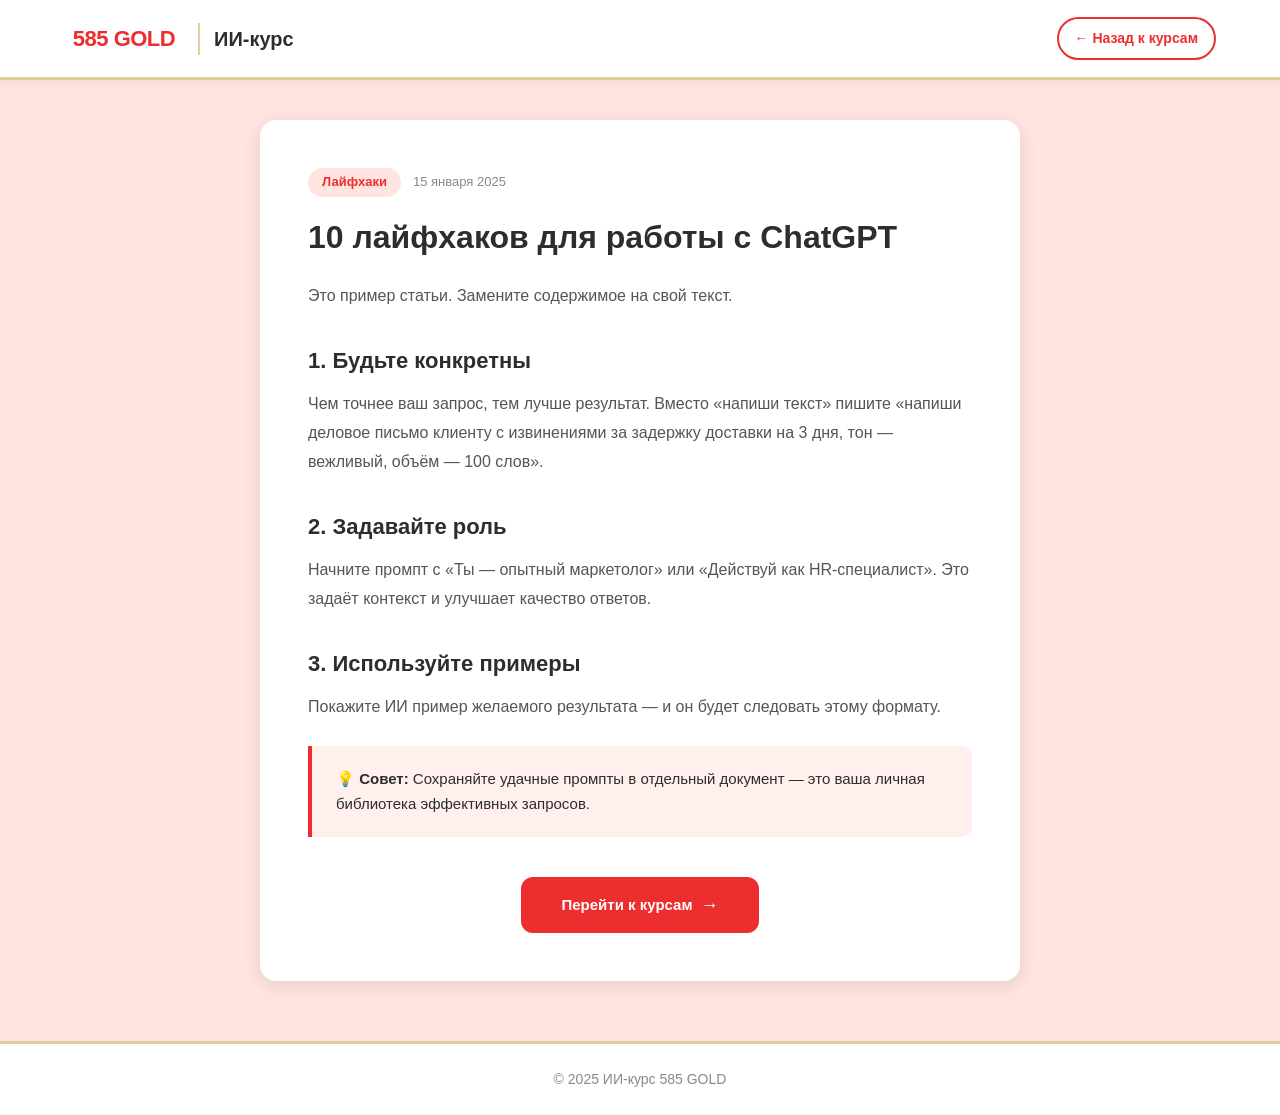
==== articles/sample-article.html @ 1e8fe243 "Add files via upload" ====
<!DOCTYPE html>
<html lang="ru">
<head>
    <meta charset="UTF-8">
    <meta name="viewport" content="width=device-width, initial-scale=1.0">
    <title>10 лайфхаков для работы с ChatGPT — ИИ-курс 585 GOLD</title>
    <link rel="stylesheet" href="../style.css">
</head>
<body>

    <header class="header">
        <div class="header-inner">
            <a href="../index.html" class="logo-link">
                <div class="logo-placeholder">
                    <span class="logo-text-fallback">585 GOLD</span>
                </div>
                <span class="portal-title">ИИ-курс</span>
            </a>
            <a href="../index.html" class="back-link">← Назад к курсам</a>
        </div>
    </header>

    <main class="article-page">
        <div class="article-container">
            <div class="article-meta">
                <span class="article-tag">Лайфхаки</span>
                <span class="article-date">15 января 2025</span>
            </div>
            <h1>10 лайфхаков для работы с ChatGPT</h1>

            <p>Это пример статьи. Замените содержимое на свой текст.</p>

            <h2>1. Будьте конкретны</h2>
            <p>Чем точнее ваш запрос, тем лучше результат. Вместо «напиши текст» пишите «напиши деловое письмо клиенту с извинениями за задержку доставки на 3 дня, тон — вежливый, объём — 100 слов».</p>

            <h2>2. Задавайте роль</h2>
            <p>Начните промпт с «Ты — опытный маркетолог» или «Действуй как HR-специалист». Это задаёт контекст и улучшает качество ответов.</p>

            <h2>3. Используйте примеры</h2>
            <p>Покажите ИИ пример желаемого результата — и он будет следовать этому формату.</p>

            <blockquote>
                💡 <strong>Совет:</strong> Сохраняйте удачные промпты в отдельный документ — это ваша личная библиотека эффективных запросов.
            </blockquote>

            <div class="article-cta">
                <a href="../index.html" class="btn-primary">Перейти к курсам</a>
            </div>
        </div>
    </main>

    <footer class="footer">
        <div class="footer-inner">
            <p>© 2025 ИИ-курс 585 GOLD</p>
        </div>
    </footer>

</body>
</html>
---- style.css ----
:root {
    --accent: #ED2E2E;
    --accent-hover: #d42525;
    --bg-pink: #FFE4E0;
    --bg-pink-light: #FFF0EE;
    --gold: #DED09E;
    --gold-dark: #C4B778;
    --white: #FFFFFF;
    --text-dark: #2D2D2D;
    --text-medium: #555555;
    --text-light: #888888;
    --shadow-sm: 0 2px 8px rgba(0,0,0,0.06);
    --shadow-md: 0 4px 20px rgba(0,0,0,0.1);
    --shadow-lg: 0 8px 40px rgba(0,0,0,0.12);
    --radius: 16px;
    --radius-sm: 10px;
    --transition: 0.3s cubic-bezier(0.25, 0.46, 0.45, 0.94);
}

*, *::before, *::after { margin: 0; padding: 0; box-sizing: border-box; }
html { scroll-behavior: smooth; }

body {
    font-family: 'Segoe UI', -apple-system, BlinkMacSystemFont, 'Roboto', 'Helvetica Neue', Arial, sans-serif;
    background-color: var(--bg-pink);
    color: var(--text-dark);
    line-height: 1.6;
    min-height: 100vh;
}

/* === ШАПКА === */
.header {
    background: var(--white);
    border-bottom: 3px solid var(--gold);
    position: sticky;
    top: 0;
    z-index: 100;
    box-shadow: var(--shadow-sm);
}
.header-inner {
    max-width: 1200px;
    margin: 0 auto;
    padding: 16px 24px;
    display: flex;
    align-items: center;
    justify-content: space-between;
}
.logo-link {
    display: flex;
    align-items: center;
    gap: 14px;
    text-decoration: none;
    color: var(--text-dark);
}
.logo-placeholder {
    width: 120px;
    height: 45px;
    display: flex;
    align-items: center;
    justify-content: center;
}
.logo-img { max-width: 120px; max-height: 45px; object-fit: contain; }
.logo-text-fallback { font-size: 22px; font-weight: 800; color: var(--accent); letter-spacing: -0.5px; }
.portal-title {
    font-size: 20px;
    font-weight: 700;
    color: var(--text-dark);
    border-left: 2px solid var(--gold);
    padding-left: 14px;
}
.header-nav { display: flex; gap: 8px; }
.nav-btn {
    padding: 8px 20px;
    border-radius: 25px;
    text-decoration: none;
    font-size: 14px;
    font-weight: 600;
    transition: var(--transition);
    border: 2px solid transparent;
}
.nav-btn-courses { background: var(--accent); color: var(--white); }
.nav-btn-courses:hover { background: var(--accent-hover); }
.nav-btn-articles { background: transparent; color: var(--text-dark); border-color: var(--gold); }
.nav-btn-articles:hover { background: var(--gold); color: var(--text-dark); }
.back-link {
    color: var(--accent);
    text-decoration: none;
    font-weight: 600;
    font-size: 14px;
    transition: var(--transition);
    padding: 8px 16px;
    border-radius: 25px;
    border: 2px solid var(--accent);
}
.back-link:hover { background: var(--accent); color: var(--white); }

/* === ГЕРОЙ === */
.hero {
    text-align: center;
    padding: 60px 24px 40px;
    max-width: 800px;
    margin: 0 auto;
}
.hero h1 { font-size: 42px; font-weight: 800; color: var(--text-dark); margin-bottom: 16px; line-height: 1.2; }
.hero h1 .accent { color: var(--accent); }
.hero p { font-size: 18px; color: var(--text-medium); max-width: 600px; margin: 0 auto; line-height: 1.7; }

/* === СЕКЦИИ === */
.section { max-width: 1200px; margin: 0 auto; padding: 0 24px 60px; }
.section-header { display: flex; align-items: center; justify-content: space-between; margin-bottom: 32px; }
.section-title {
    font-size: 28px;
    font-weight: 700;
    color: var(--text-dark);
    display: flex;
    align-items: center;
    gap: 10px;
}
.section-title::before {
    content: '';
    display: inline-block;
    width: 4px;
    height: 28px;
    background: var(--accent);
    border-radius: 2px;
}
.section-badge {
    background: var(--gold);
    color: var(--text-dark);
    padding: 4px 14px;
    border-radius: 20px;
    font-size: 14px;
    font-weight: 600;
}

/* === ПОИСК === */
.search-bar { margin-bottom: 32px; }
.search-input {
    width: 100%;
    max-width: 500px;
    padding: 14px 20px 14px 48px;
    border: 2px solid var(--gold);
    border-radius: 30px;
    font-size: 15px;
    background: var(--white);
    color: var(--text-dark);
    outline: none;
    transition: var(--transition);
    background-image: url("data:image/svg+xml,%3Csvg xmlns='http://www.w3.org/2000/svg' width='20' height='20' viewBox='0 0 24 24' fill='none' stroke='%23888' stroke-width='2' stroke-linecap='round' stroke-linejoin='round'%3E%3Ccircle cx='11' cy='11' r='8'%3E%3C/circle%3E%3Cline x1='21' y1='21' x2='16.65' y2='16.65'%3E%3C/line%3E%3C/svg%3E");
    background-repeat: no-repeat;
    background-position: 16px center;
}
.search-input:focus { border-color: var(--accent); box-shadow: 0 0 0 4px rgba(237, 46, 46, 0.1); }
.search-input::placeholder { color: var(--text-light); }

/* === ФИЛЬТРЫ === */
.filter-buttons { display: flex; flex-wrap: wrap; gap: 8px; margin-bottom: 24px; }
.filter-btn {
    padding: 8px 18px;
    border-radius: 25px;
    border: 2px solid var(--gold);
    background: var(--white);
    color: var(--text-dark);
    font-size: 13px;
    font-weight: 600;
    cursor: pointer;
    transition: var(--transition);
}
.filter-btn:hover { background: var(--bg-pink-light); }
.filter-btn.active { background: var(--accent); color: var(--white); border-color: var(--accent); }

/* === СЕТКА КУРСОВ === */
.courses-grid {
    display: grid;
    grid-template-columns: repeat(auto-fill, minmax(350px, 1fr));
    gap: 24px;
}

/* === КАРТОЧКА КУРСА === */
.course-card {
    background: var(--white);
    border-radius: var(--radius);
    overflow: hidden;
    transition: var(--transition);
    box-shadow: var(--shadow-sm);
    display: flex;
    flex-direction: column;
    border: 1px solid rgba(222, 208, 158, 0.3);
    position: relative;
}
.course-card:hover { transform: translateY(-4px); box-shadow: var(--shadow-lg); }
.course-card::before {
    content: '';
    position: absolute;
    top: 0; left: 0; right: 0;
    height: 4px;
    background: linear-gradient(90deg, var(--accent), var(--gold));
}
.card-header { padding: 28px 28px 0; display: flex; align-items: flex-start; gap: 16px; }
.card-emoji { font-size: 40px; line-height: 1; flex-shrink: 0; }
.card-block-label {
    display: inline-block;
    background: var(--bg-pink);
    color: var(--accent);
    padding: 4px 12px;
    border-radius: 20px;
    font-size: 12px;
    font-weight: 700;
    text-transform: uppercase;
    letter-spacing: 0.5px;
    margin-bottom: 8px;
}
.card-title { font-size: 17px; font-weight: 700; color: var(--text-dark); line-height: 1.4; }
.card-body { padding: 16px 28px 0; flex-grow: 1; }
.card-description {
    font-size: 14px;
    color: var(--text-medium);
    line-height: 1.6;
    display: -webkit-box;
    -webkit-line-clamp: 4;
    line-clamp: 4;
    -webkit-box-orient: vertical;
    overflow: hidden;
}
.card-category {
    display: inline-block;
    margin-top: 12px;
    background: rgba(222, 208, 158, 0.3);
    color: var(--gold-dark);
    padding: 3px 10px;
    border-radius: 12px;
    font-size: 12px;
    font-weight: 600;
}
.card-footer { padding: 20px 28px 28px; }

/* === КНОПКА === */
.btn-primary {
    display: inline-flex;
    align-items: center;
    justify-content: center;
    gap: 8px;
    width: 100%;
    padding: 14px 24px;
    background: var(--accent);
    color: var(--white);
    text-decoration: none;
    border-radius: 12px;
    font-size: 15px;
    font-weight: 700;
    transition: var(--transition);
    border: none;
    cursor: pointer;
}
.btn-primary:hover { background: var(--accent-hover); transform: scale(1.02); }
.btn-primary::after { content: '→'; font-size: 18px; transition: var(--transition); }
.btn-primary:hover::after { transform: translateX(4px); }

/* === ПРОГРЕСС === */
.progress-track { padding: 0 28px 8px; }
.progress-bar-bg { height: 6px; background: var(--bg-pink); border-radius: 3px; overflow: hidden; }
.progress-bar-fill { height: 100%; background: linear-gradient(90deg, var(--accent), var(--gold)); border-radius: 3px; }

/* === СТАТЬИ === */
.articles-grid { display: grid; grid-template-columns: repeat(auto-fill, minmax(320px, 1fr)); gap: 20px; }
.article-card {
    background: var(--white);
    border-radius: var(--radius-sm);
    padding: 24px;
    transition: var(--transition);
    box-shadow: var(--shadow-sm);
    border-left: 4px solid var(--gold);
    text-decoration: none;
    color: inherit;
    display: block;
}
.article-card:hover { transform: translateY(-2px); box-shadow: var(--shadow-md); border-left-color: var(--accent); }
.article-card-meta { display: flex; align-items: center; gap: 10px; margin-bottom: 10px; }
.article-card-tag { background: var(--bg-pink); color: var(--accent); padding: 3px 10px; border-radius: 12px; font-size: 12px; font-weight: 600; }
.article-card-date { color: var(--text-light); font-size: 12px; }
.article-card-title { font-size: 16px; font-weight: 700; color: var(--text-dark); margin-bottom: 8px; }
.article-card-desc { font-size: 14px; color: var(--text-medium); line-height: 1.5; }

/* === ПУСТОЕ СОСТОЯНИЕ === */
.empty-state { text-align: center; padding: 60px 20px; color: var(--text-light); }
.empty-state-icon { font-size: 48px; margin-bottom: 16px; }
.empty-state p { font-size: 16px; }
.hidden { display: none; }

/* === СТРАНИЦА СТАТЬИ === */
.article-page { padding: 40px 24px 60px; }
.article-container {
    max-width: 760px;
    margin: 0 auto;
    background: var(--white);
    border-radius: var(--radius);
    padding: 48px;
    box-shadow: var(--shadow-md);
}
.article-meta { display: flex; align-items: center; gap: 12px; margin-bottom: 20px; }
.article-tag { background: var(--bg-pink); color: var(--accent); padding: 4px 14px; border-radius: 20px; font-size: 13px; font-weight: 600; }
.article-date { color: var(--text-light); font-size: 13px; }
.article-container h1 { font-size: 32px; font-weight: 800; color: var(--text-dark); margin-bottom: 24px; line-height: 1.3; }
.article-container h2 { font-size: 22px; font-weight: 700; color: var(--text-dark); margin-top: 32px; margin-bottom: 12px; }
.article-container p { font-size: 16px; color: var(--text-medium); line-height: 1.8; margin-bottom: 16px; }
.article-container blockquote {
    background: var(--bg-pink-light);
    border-left: 4px solid var(--accent);
    padding: 20px 24px;
    border-radius: 0 var(--radius-sm) var(--radius-sm) 0;
    margin: 24px 0;
    font-size: 15px;
    line-height: 1.7;
}
.article-cta { margin-top: 40px; text-align: center; }
.article-cta .btn-primary { width: auto; padding: 14px 40px; }

/* === ФУТЕР === */
.footer { background: var(--white); border-top: 3px solid var(--gold); padding: 24px; text-align: center; }
.footer-inner { max-width: 1200px; margin: 0 auto; }
.footer p { color: var(--text-light); font-size: 14px; }

/* === АНИМАЦИИ === */
@keyframes fadeInUp {
    from { opacity: 0; transform: translateY(20px); }
    to { opacity: 1; transform: translateY(0); }
}
.course-card, .article-card { animation: fadeInUp 0.5s ease forwards; opacity: 0; }
.course-card:nth-child(1) { animation-delay: 0.05s; }
.course-card:nth-child(2) { animation-delay: 0.1s; }
.course-card:nth-child(3) { animation-delay: 0.15s; }
.course-card:nth-child(4) { animation-delay: 0.2s; }
.course-card:nth-child(5) { animation-delay: 0.25s; }
.course-card:nth-child(6) { animation-delay: 0.3s; }

/* === АДАПТИВ === */
@media (max-width: 768px) {
    .header-inner { flex-direction: column; gap: 12px; }
    .header-nav { width: 100%; justify-content: center; }
    .hero { padding: 40px 20px 30px; }
    .hero h1 { font-size: 28px; }
    .hero p { font-size: 16px; }
    .section-header { flex-direction: column; align-items: flex-start; gap: 8px; }
    .courses-grid { grid-template-columns: 1fr; }
    .articles-grid { grid-template-columns: 1fr; }
    .search-input { max-width: 100%; }
    .article-container { padding: 24px; }
    .article-container h1 { font-size: 24px; }
    .portal-title { font-size: 16px; }
    .section-title { font-size: 22px; }
}
@media (max-width: 400px) {
    .card-header { padding: 20px 20px 0; }
    .card-body { padding: 12px 20px 0; }
    .card-footer { padding: 16px 20px 20px; }
    .progress-track { padding: 0 20px 8px; }
}

.scroll-anchor { scroll-margin-top: 100px; }
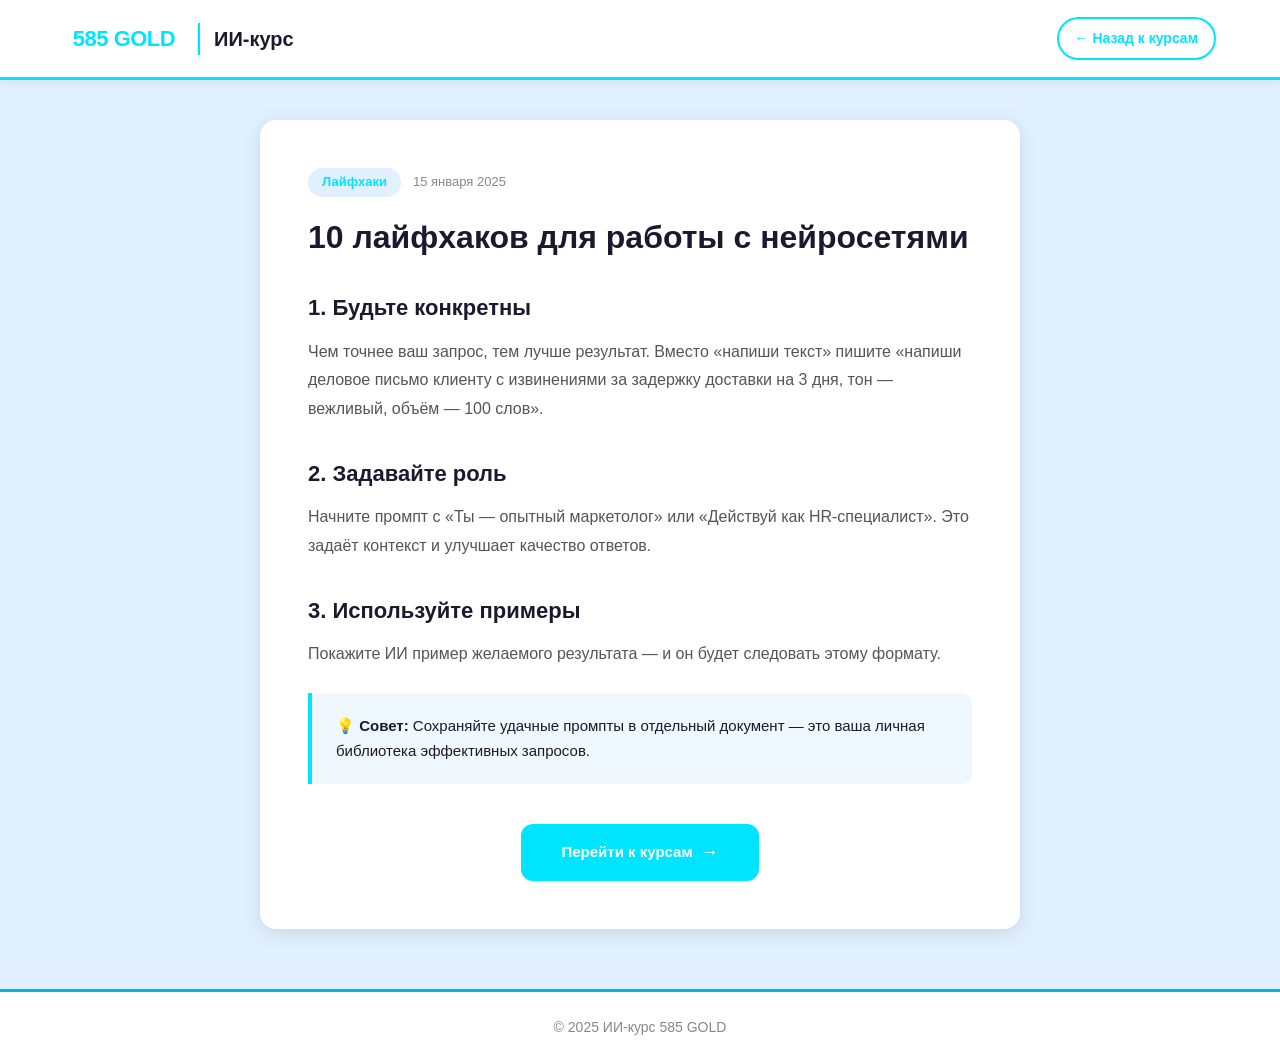
==== commit 157cb185: "Отредактирована статья" ====
--- a/articles/sample-article.html
+++ b/articles/sample-article.html
@@ -1,59 +1,57 @@
-<!DOCTYPE html>
-<html lang="ru">
-<head>
-    <meta charset="UTF-8">
-    <meta name="viewport" content="width=device-width, initial-scale=1.0">
-    <title>10 лайфхаков для работы с ChatGPT — ИИ-курс 585 GOLD</title>
-    <link rel="stylesheet" href="../style.css">
-</head>
-<body>
-
-    <header class="header">
-        <div class="header-inner">
-            <a href="../index.html" class="logo-link">
-                <div class="logo-placeholder">
-                    <span class="logo-text-fallback">585 GOLD</span>
-                </div>
-                <span class="portal-title">ИИ-курс</span>
-            </a>
-            <a href="../index.html" class="back-link">← Назад к курсам</a>
-        </div>
-    </header>
-
-    <main class="article-page">
-        <div class="article-container">
-            <div class="article-meta">
-                <span class="article-tag">Лайфхаки</span>
-                <span class="article-date">15 января 2025</span>
-            </div>
-            <h1>10 лайфхаков для работы с ChatGPT</h1>
-
-            <p>Это пример статьи. Замените содержимое на свой текст.</p>
-
-            <h2>1. Будьте конкретны</h2>
-            <p>Чем точнее ваш запрос, тем лучше результат. Вместо «напиши текст» пишите «напиши деловое письмо клиенту с извинениями за задержку доставки на 3 дня, тон — вежливый, объём — 100 слов».</p>
-
-            <h2>2. Задавайте роль</h2>
-            <p>Начните промпт с «Ты — опытный маркетолог» или «Действуй как HR-специалист». Это задаёт контекст и улучшает качество ответов.</p>
-
-            <h2>3. Используйте примеры</h2>
-            <p>Покажите ИИ пример желаемого результата — и он будет следовать этому формату.</p>
-
-            <blockquote>
-                💡 <strong>Совет:</strong> Сохраняйте удачные промпты в отдельный документ — это ваша личная библиотека эффективных запросов.
-            </blockquote>
-
-            <div class="article-cta">
-                <a href="../index.html" class="btn-primary">Перейти к курсам</a>
-            </div>
-        </div>
-    </main>
-
-    <footer class="footer">
-        <div class="footer-inner">
-            <p>© 2025 ИИ-курс 585 GOLD</p>
-        </div>
-    </footer>
-
-</body>
+<!DOCTYPE html>
+<html lang="ru">
+<head>
+    <meta charset="UTF-8">
+    <meta name="viewport" content="width=device-width, initial-scale=1.0">
+    <title>10 лайфхаков для работы с ChatGPT — ИИ-курс 585 GOLD</title>
+    <link rel="stylesheet" href="../style.css">
+</head>
+<body>
+
+    <header class="header">
+        <div class="header-inner">
+            <a href="../index.html" class="logo-link">
+                <div class="logo-placeholder">
+                    <span class="logo-text-fallback">585 GOLD</span>
+                </div>
+                <span class="portal-title">ИИ-курс</span>
+            </a>
+            <a href="../index.html" class="back-link">← Назад к курсам</a>
+        </div>
+    </header>
+
+    <main class="article-page">
+        <div class="article-container">
+            <div class="article-meta">
+                <span class="article-tag">Лайфхаки</span>
+                <span class="article-date">15 января 2025</span>
+            </div>
+            <h1>10 лайфхаков для работы с нейросетями</h1>
+
+            <h2>1. Будьте конкретны</h2>
+            <p>Чем точнее ваш запрос, тем лучше результат. Вместо «напиши текст» пишите «напиши деловое письмо клиенту с извинениями за задержку доставки на 3 дня, тон — вежливый, объём — 100 слов».</p>
+
+            <h2>2. Задавайте роль</h2>
+            <p>Начните промпт с «Ты — опытный маркетолог» или «Действуй как HR-специалист». Это задаёт контекст и улучшает качество ответов.</p>
+
+            <h2>3. Используйте примеры</h2>
+            <p>Покажите ИИ пример желаемого результата — и он будет следовать этому формату.</p>
+
+            <blockquote>
+                💡 <strong>Совет:</strong> Сохраняйте удачные промпты в отдельный документ — это ваша личная библиотека эффективных запросов.
+            </blockquote>
+
+            <div class="article-cta">
+                <a href="../index.html" class="btn-primary">Перейти к курсам</a>
+            </div>
+        </div>
+    </main>
+
+    <footer class="footer">
+        <div class="footer-inner">
+            <p>© 2025 ИИ-курс 585 GOLD</p>
+        </div>
+    </footer>
+
+</body>
 </html>
--- a/style.css
+++ b/style.css
@@ -1,359 +1,366 @@
-:root {
-    --accent: #ED2E2E;
-    --accent-hover: #d42525;
-    --bg-pink: #FFE4E0;
-    --bg-pink-light: #FFF0EE;
-    --gold: #DED09E;
-    --gold-dark: #C4B778;
-    --white: #FFFFFF;
-    --text-dark: #2D2D2D;
-    --text-medium: #555555;
-    --text-light: #888888;
-    --shadow-sm: 0 2px 8px rgba(0,0,0,0.06);
-    --shadow-md: 0 4px 20px rgba(0,0,0,0.1);
-    --shadow-lg: 0 8px 40px rgba(0,0,0,0.12);
-    --radius: 16px;
-    --radius-sm: 10px;
-    --transition: 0.3s cubic-bezier(0.25, 0.46, 0.45, 0.94);
-}
-
-*, *::before, *::after { margin: 0; padding: 0; box-sizing: border-box; }
-html { scroll-behavior: smooth; }
-
-body {
-    font-family: 'Segoe UI', -apple-system, BlinkMacSystemFont, 'Roboto', 'Helvetica Neue', Arial, sans-serif;
-    background-color: var(--bg-pink);
-    color: var(--text-dark);
-    line-height: 1.6;
-    min-height: 100vh;
-}
-
-/* === ШАПКА === */
-.header {
-    background: var(--white);
-    border-bottom: 3px solid var(--gold);
-    position: sticky;
-    top: 0;
-    z-index: 100;
-    box-shadow: var(--shadow-sm);
-}
-.header-inner {
-    max-width: 1200px;
-    margin: 0 auto;
-    padding: 16px 24px;
-    display: flex;
-    align-items: center;
-    justify-content: space-between;
-}
-.logo-link {
-    display: flex;
-    align-items: center;
-    gap: 14px;
-    text-decoration: none;
-    color: var(--text-dark);
-}
-.logo-placeholder {
-    width: 120px;
-    height: 45px;
-    display: flex;
-    align-items: center;
-    justify-content: center;
-}
-.logo-img { max-width: 120px; max-height: 45px; object-fit: contain; }
-.logo-text-fallback { font-size: 22px; font-weight: 800; color: var(--accent); letter-spacing: -0.5px; }
-.portal-title {
-    font-size: 20px;
-    font-weight: 700;
-    color: var(--text-dark);
-    border-left: 2px solid var(--gold);
-    padding-left: 14px;
-}
-.header-nav { display: flex; gap: 8px; }
-.nav-btn {
-    padding: 8px 20px;
-    border-radius: 25px;
-    text-decoration: none;
-    font-size: 14px;
-    font-weight: 600;
-    transition: var(--transition);
-    border: 2px solid transparent;
-}
-.nav-btn-courses { background: var(--accent); color: var(--white); }
-.nav-btn-courses:hover { background: var(--accent-hover); }
-.nav-btn-articles { background: transparent; color: var(--text-dark); border-color: var(--gold); }
-.nav-btn-articles:hover { background: var(--gold); color: var(--text-dark); }
-.back-link {
-    color: var(--accent);
-    text-decoration: none;
-    font-weight: 600;
-    font-size: 14px;
-    transition: var(--transition);
-    padding: 8px 16px;
-    border-radius: 25px;
-    border: 2px solid var(--accent);
-}
-.back-link:hover { background: var(--accent); color: var(--white); }
-
-/* === ГЕРОЙ === */
-.hero {
-    text-align: center;
-    padding: 60px 24px 40px;
-    max-width: 800px;
-    margin: 0 auto;
-}
-.hero h1 { font-size: 42px; font-weight: 800; color: var(--text-dark); margin-bottom: 16px; line-height: 1.2; }
-.hero h1 .accent { color: var(--accent); }
-.hero p { font-size: 18px; color: var(--text-medium); max-width: 600px; margin: 0 auto; line-height: 1.7; }
-
-/* === СЕКЦИИ === */
-.section { max-width: 1200px; margin: 0 auto; padding: 0 24px 60px; }
-.section-header { display: flex; align-items: center; justify-content: space-between; margin-bottom: 32px; }
-.section-title {
-    font-size: 28px;
-    font-weight: 700;
-    color: var(--text-dark);
-    display: flex;
-    align-items: center;
-    gap: 10px;
-}
-.section-title::before {
-    content: '';
-    display: inline-block;
-    width: 4px;
-    height: 28px;
-    background: var(--accent);
-    border-radius: 2px;
-}
-.section-badge {
-    background: var(--gold);
-    color: var(--text-dark);
-    padding: 4px 14px;
-    border-radius: 20px;
-    font-size: 14px;
-    font-weight: 600;
-}
-
-/* === ПОИСК === */
-.search-bar { margin-bottom: 32px; }
-.search-input {
-    width: 100%;
-    max-width: 500px;
-    padding: 14px 20px 14px 48px;
-    border: 2px solid var(--gold);
-    border-radius: 30px;
-    font-size: 15px;
-    background: var(--white);
-    color: var(--text-dark);
-    outline: none;
-    transition: var(--transition);
-    background-image: url("data:image/svg+xml,%3Csvg xmlns='http://www.w3.org/2000/svg' width='20' height='20' viewBox='0 0 24 24' fill='none' stroke='%23888' stroke-width='2' stroke-linecap='round' stroke-linejoin='round'%3E%3Ccircle cx='11' cy='11' r='8'%3E%3C/circle%3E%3Cline x1='21' y1='21' x2='16.65' y2='16.65'%3E%3C/line%3E%3C/svg%3E");
-    background-repeat: no-repeat;
-    background-position: 16px center;
-}
-.search-input:focus { border-color: var(--accent); box-shadow: 0 0 0 4px rgba(237, 46, 46, 0.1); }
-.search-input::placeholder { color: var(--text-light); }
-
-/* === ФИЛЬТРЫ === */
-.filter-buttons { display: flex; flex-wrap: wrap; gap: 8px; margin-bottom: 24px; }
-.filter-btn {
-    padding: 8px 18px;
-    border-radius: 25px;
-    border: 2px solid var(--gold);
-    background: var(--white);
-    color: var(--text-dark);
-    font-size: 13px;
-    font-weight: 600;
-    cursor: pointer;
-    transition: var(--transition);
-}
-.filter-btn:hover { background: var(--bg-pink-light); }
-.filter-btn.active { background: var(--accent); color: var(--white); border-color: var(--accent); }
-
-/* === СЕТКА КУРСОВ === */
-.courses-grid {
-    display: grid;
-    grid-template-columns: repeat(auto-fill, minmax(350px, 1fr));
-    gap: 24px;
-}
-
-/* === КАРТОЧКА КУРСА === */
-.course-card {
-    background: var(--white);
-    border-radius: var(--radius);
-    overflow: hidden;
-    transition: var(--transition);
-    box-shadow: var(--shadow-sm);
-    display: flex;
-    flex-direction: column;
-    border: 1px solid rgba(222, 208, 158, 0.3);
-    position: relative;
-}
-.course-card:hover { transform: translateY(-4px); box-shadow: var(--shadow-lg); }
-.course-card::before {
-    content: '';
-    position: absolute;
-    top: 0; left: 0; right: 0;
-    height: 4px;
-    background: linear-gradient(90deg, var(--accent), var(--gold));
-}
-.card-header { padding: 28px 28px 0; display: flex; align-items: flex-start; gap: 16px; }
-.card-emoji { font-size: 40px; line-height: 1; flex-shrink: 0; }
-.card-block-label {
-    display: inline-block;
-    background: var(--bg-pink);
-    color: var(--accent);
-    padding: 4px 12px;
-    border-radius: 20px;
-    font-size: 12px;
-    font-weight: 700;
-    text-transform: uppercase;
-    letter-spacing: 0.5px;
-    margin-bottom: 8px;
-}
-.card-title { font-size: 17px; font-weight: 700; color: var(--text-dark); line-height: 1.4; }
-.card-body { padding: 16px 28px 0; flex-grow: 1; }
-.card-description {
-    font-size: 14px;
-    color: var(--text-medium);
-    line-height: 1.6;
-    display: -webkit-box;
-    -webkit-line-clamp: 4;
-    line-clamp: 4;
-    -webkit-box-orient: vertical;
-    overflow: hidden;
-}
-.card-category {
-    display: inline-block;
-    margin-top: 12px;
-    background: rgba(222, 208, 158, 0.3);
-    color: var(--gold-dark);
-    padding: 3px 10px;
-    border-radius: 12px;
-    font-size: 12px;
-    font-weight: 600;
-}
-.card-footer { padding: 20px 28px 28px; }
-
-/* === КНОПКА === */
-.btn-primary {
-    display: inline-flex;
-    align-items: center;
-    justify-content: center;
-    gap: 8px;
-    width: 100%;
-    padding: 14px 24px;
-    background: var(--accent);
-    color: var(--white);
-    text-decoration: none;
-    border-radius: 12px;
-    font-size: 15px;
-    font-weight: 700;
-    transition: var(--transition);
-    border: none;
-    cursor: pointer;
-}
-.btn-primary:hover { background: var(--accent-hover); transform: scale(1.02); }
-.btn-primary::after { content: '→'; font-size: 18px; transition: var(--transition); }
-.btn-primary:hover::after { transform: translateX(4px); }
-
-/* === ПРОГРЕСС === */
-.progress-track { padding: 0 28px 8px; }
-.progress-bar-bg { height: 6px; background: var(--bg-pink); border-radius: 3px; overflow: hidden; }
-.progress-bar-fill { height: 100%; background: linear-gradient(90deg, var(--accent), var(--gold)); border-radius: 3px; }
-
-/* === СТАТЬИ === */
-.articles-grid { display: grid; grid-template-columns: repeat(auto-fill, minmax(320px, 1fr)); gap: 20px; }
-.article-card {
-    background: var(--white);
-    border-radius: var(--radius-sm);
-    padding: 24px;
-    transition: var(--transition);
-    box-shadow: var(--shadow-sm);
-    border-left: 4px solid var(--gold);
-    text-decoration: none;
-    color: inherit;
-    display: block;
-}
-.article-card:hover { transform: translateY(-2px); box-shadow: var(--shadow-md); border-left-color: var(--accent); }
-.article-card-meta { display: flex; align-items: center; gap: 10px; margin-bottom: 10px; }
-.article-card-tag { background: var(--bg-pink); color: var(--accent); padding: 3px 10px; border-radius: 12px; font-size: 12px; font-weight: 600; }
-.article-card-date { color: var(--text-light); font-size: 12px; }
-.article-card-title { font-size: 16px; font-weight: 700; color: var(--text-dark); margin-bottom: 8px; }
-.article-card-desc { font-size: 14px; color: var(--text-medium); line-height: 1.5; }
-
-/* === ПУСТОЕ СОСТОЯНИЕ === */
-.empty-state { text-align: center; padding: 60px 20px; color: var(--text-light); }
-.empty-state-icon { font-size: 48px; margin-bottom: 16px; }
-.empty-state p { font-size: 16px; }
-.hidden { display: none; }
-
-/* === СТРАНИЦА СТАТЬИ === */
-.article-page { padding: 40px 24px 60px; }
-.article-container {
-    max-width: 760px;
-    margin: 0 auto;
-    background: var(--white);
-    border-radius: var(--radius);
-    padding: 48px;
-    box-shadow: var(--shadow-md);
-}
-.article-meta { display: flex; align-items: center; gap: 12px; margin-bottom: 20px; }
-.article-tag { background: var(--bg-pink); color: var(--accent); padding: 4px 14px; border-radius: 20px; font-size: 13px; font-weight: 600; }
-.article-date { color: var(--text-light); font-size: 13px; }
-.article-container h1 { font-size: 32px; font-weight: 800; color: var(--text-dark); margin-bottom: 24px; line-height: 1.3; }
-.article-container h2 { font-size: 22px; font-weight: 700; color: var(--text-dark); margin-top: 32px; margin-bottom: 12px; }
-.article-container p { font-size: 16px; color: var(--text-medium); line-height: 1.8; margin-bottom: 16px; }
-.article-container blockquote {
-    background: var(--bg-pink-light);
-    border-left: 4px solid var(--accent);
-    padding: 20px 24px;
-    border-radius: 0 var(--radius-sm) var(--radius-sm) 0;
-    margin: 24px 0;
-    font-size: 15px;
-    line-height: 1.7;
-}
-.article-cta { margin-top: 40px; text-align: center; }
-.article-cta .btn-primary { width: auto; padding: 14px 40px; }
-
-/* === ФУТЕР === */
-.footer { background: var(--white); border-top: 3px solid var(--gold); padding: 24px; text-align: center; }
-.footer-inner { max-width: 1200px; margin: 0 auto; }
-.footer p { color: var(--text-light); font-size: 14px; }
-
-/* === АНИМАЦИИ === */
-@keyframes fadeInUp {
-    from { opacity: 0; transform: translateY(20px); }
-    to { opacity: 1; transform: translateY(0); }
-}
-.course-card, .article-card { animation: fadeInUp 0.5s ease forwards; opacity: 0; }
-.course-card:nth-child(1) { animation-delay: 0.05s; }
-.course-card:nth-child(2) { animation-delay: 0.1s; }
-.course-card:nth-child(3) { animation-delay: 0.15s; }
-.course-card:nth-child(4) { animation-delay: 0.2s; }
-.course-card:nth-child(5) { animation-delay: 0.25s; }
-.course-card:nth-child(6) { animation-delay: 0.3s; }
-
-/* === АДАПТИВ === */
-@media (max-width: 768px) {
-    .header-inner { flex-direction: column; gap: 12px; }
-    .header-nav { width: 100%; justify-content: center; }
-    .hero { padding: 40px 20px 30px; }
-    .hero h1 { font-size: 28px; }
-    .hero p { font-size: 16px; }
-    .section-header { flex-direction: column; align-items: flex-start; gap: 8px; }
-    .courses-grid { grid-template-columns: 1fr; }
-    .articles-grid { grid-template-columns: 1fr; }
-    .search-input { max-width: 100%; }
-    .article-container { padding: 24px; }
-    .article-container h1 { font-size: 24px; }
-    .portal-title { font-size: 16px; }
-    .section-title { font-size: 22px; }
-}
-@media (max-width: 400px) {
-    .card-header { padding: 20px 20px 0; }
-    .card-body { padding: 12px 20px 0; }
-    .card-footer { padding: 16px 20px 20px; }
-    .progress-track { padding: 0 20px 8px; }
-}
-
+:root {
+    --accent: #00e5ff;
+    --accent-hover:#00b8d4;
+    --bg-pink: #e0f0ff;
+    --bg-pink-light: #f0f8ff;
+    --gold: #00b8d4;
+    --gold-dark: #00b8d4;
+    --white: #FFFFFF;
+    --text-dark: #1a1a2e;
+    --text-medium: #555555;
+    --text-light: #888888;
+    --shadow-sm: 0 2px 8px rgba(0,0,0,0.06);
+    --shadow-md: 0 4px 20px rgba(0,0,0,0.1);
+    --shadow-lg: 0 8px 40px rgba(0,0,0,0.12);
+    --radius: 16px;
+    --radius-sm: 10px;
+    --transition: 0.3s cubic-bezier(0.25, 0.46, 0.45, 0.94);
+}
+
+*, *::before, *::after { margin: 0; padding: 0; box-sizing: border-box; }
+html { scroll-behavior: smooth; }
+
+body {
+    font-family: 'Segoe UI', -apple-system, BlinkMacSystemFont, 'Roboto', 'Helvetica Neue', Arial, sans-serif;
+    background-color: var(--bg-pink);
+    color: var(--text-dark);
+    line-height: 1.6;
+    min-height: 100vh;
+}
+
+/* === ШАПКА === */
+.header {
+    background: var(--white);
+    border-bottom: 3px solid var(--accent);
+    position: sticky;
+    top: 0;
+    z-index: 100;
+    box-shadow: var(--shadow-sm);
+}
+.header-inner {
+    max-width: 1200px;
+    margin: 0 auto;
+    padding: 16px 24px;
+    display: flex;
+    align-items: center;
+    justify-content: space-between;
+}
+.logo-link {
+    display: flex;
+    align-items: center;
+    gap: 14px;
+    text-decoration: none;
+    color: var(--text-dark);
+}
+.logo-placeholder {
+    width: 120px;
+    height: 45px;
+    display: flex;
+    align-items: center;
+    justify-content: center;
+}
+.logo-img { max-width: 120px; max-height: 45px; object-fit: contain; }
+.logo-text-fallback { font-size: 22px; font-weight: 800; color: var(--accent); letter-spacing: -0.5px; }
+.portal-title {
+    font-size: 20px;
+    font-weight: 700;
+    color: var(--text-dark);
+    border-left: 2px solid var(--accent);
+    padding-left: 14px;
+}
+
+/* === ПОИСК В ШАПКЕ === */
+.header-search {
+    margin-left: auto;
+}
+.header-search .search-input {
+    padding: 10px 16px 10px 40px;
+    border: 1px solid #ddd;
+    border-radius: 25px;
+    font-size: 14px;
+    width: 280px;
+    background: var(--white);
+    outline: none;
+    transition: var(--transition);
+    background-image: url("data:image/svg+xml,%3Csvg xmlns='http://www.w3.org/2000/svg' width='16' height='16' viewBox='0 0 24 24' fill='none' stroke='%23888' stroke-width='2' stroke-linecap='round' stroke-linejoin='round'%3E%3Ccircle cx='11' cy='11' r='8'%3E%3C/circle%3E%3Cline x1='21' y1='21' x2='16.65' y2='16.65'%3E%3C/line%3E%3C/svg%3E");
+    background-repeat: no-repeat;
+    background-position: 14px center;
+}
+.header-search .search-input:focus {
+    border-color: #ccc;
+    outline: none;
+    box-shadow: none;
+}
+.header-search .search-input::placeholder { color: var(--text-light); }
+
+.back-link {
+    color: var(--accent);
+    text-decoration: none;
+    font-weight: 600;
+    font-size: 14px;
+    transition: var(--transition);
+    padding: 8px 16px;
+    border-radius: 25px;
+    border: 2px solid var(--accent);
+}
+.back-link:hover { background: var(--accent); color: var(--white); }
+
+/* === ГЕРОЙ === */
+.hero {
+    text-align: center;
+    padding: 60px 24px 40px;
+    max-width: 800px;
+    margin: 0 auto;
+}
+.hero h1 { font-size: 42px; font-weight: 800; color: var(--text-dark); margin-bottom: 16px; line-height: 1.2; }
+.hero h1 .accent { color: var(--accent); }
+.hero p { font-size: 18px; color: var(--text-medium); max-width: 600px; margin: 0 auto; line-height: 1.7; }
+
+/* === СЕКЦИИ === */
+.section { max-width: 1200px; margin: 0 auto; padding: 0 24px 60px; }
+.section-header { display: flex; align-items: center; justify-content: space-between; margin-bottom: 32px; }
+.section-title {
+    font-size: 28px;
+    font-weight: 700;
+    color: var(--text-dark);
+    display: flex;
+    align-items: center;
+    gap: 10px;
+}
+.section-title::before {
+    content: '';
+    display: inline-block;
+    width: 4px;
+    height: 28px;
+    background: var(--accent);
+    border-radius: 2px;
+}
+.section-badge {
+    background: var(--gold);
+    color: var(--text-dark);
+    padding: 4px 14px;
+    border-radius: 20px;
+    font-size: 14px;
+    font-weight: 600;
+}
+
+/* === ФИЛЬТРЫ === */
+.filter-buttons { display: flex; flex-wrap: wrap; gap: 8px; margin-bottom: 24px;justify-content: center; }
+.filter-btn {
+    padding: 8px 18px;
+    border-radius: 25px;
+    border: none;
+    background: var(--white);
+    color: var(--text-dark);
+    font-size: 13px;
+    font-weight: 600;
+    cursor: pointer;
+    transition: var(--transition);
+}
+.filter-btn:hover { background: var(--bg-pink-light); }
+.filter-btn.active { background: var(--accent); color: var(--white); border-color: var(--accent); }
+
+/* === СЕТКА КУРСОВ === */
+.courses-grid {
+    display: grid;
+    grid-template-columns: repeat(auto-fill, minmax(350px, 1fr));
+    gap: 24px;
+}
+
+/* === КАРТОЧКА КУРСА === */
+.course-card {
+    background: var(--white);
+    border-radius: var(--radius);
+    overflow: hidden;
+    transition: var(--transition);
+    box-shadow: var(--shadow-sm);
+    display: flex;
+    flex-direction: column;
+    border: 1px solid rgba(222, 208, 158, 0.3);
+    position: relative;
+}
+.course-card:hover { transform: translateY(-4px); box-shadow: var(--shadow-lg); }
+.course-card::before {
+    content: '';
+    position: absolute;
+    top: 0; left: 0; right: 0;
+    height: 4px;
+    background: linear-gradient(90deg, var(--accent), var(--gold));
+}
+.card-header { padding: 28px 28px 0; display: flex; align-items: flex-start; gap: 16px; }
+.card-emoji { font-size: 40px; line-height: 1; flex-shrink: 0; }
+.card-block-label {
+    display: inline-block;
+    background: var(--bg-pink);
+    color: var(--accent);
+    padding: 4px 12px;
+    border-radius: 20px;
+    font-size: 12px;
+    font-weight: 700;
+    text-transform: uppercase;
+    letter-spacing: 0.5px;
+    margin-bottom: 8px;
+}
+.card-title { font-size: 17px; font-weight: 700; color: var(--text-dark); line-height: 1.4; }
+.card-body { padding: 16px 28px 0; flex-grow: 1; }
+.card-description {
+    font-size: 14px;
+    color: var(--text-medium);
+    line-height: 1.6;
+    display: -webkit-box;
+    -webkit-line-clamp: 4;
+    line-clamp: 4;
+    -webkit-box-orient: vertical;
+    overflow: hidden;
+}
+.card-category {
+    display: inline-block;
+    margin-top: 12px;
+    background: rgba(222, 208, 158, 0.3);
+    color: var(--gold-dark);
+    padding: 3px 10px;
+    border-radius: 12px;
+    font-size: 12px;
+    font-weight: 600;
+}
+.card-footer { padding: 20px 28px 28px; }
+
+/* === КНОПКА === */
+.btn-primary {
+    display: inline-flex;
+    align-items: center;
+    justify-content: center;
+    gap: 8px;
+    width: 100%;
+    padding: 14px 24px;
+    background: var(--accent);
+    color: var(--white);
+    text-decoration: none;
+    border-radius: 12px;
+    font-size: 15px;
+    font-weight: 700;
+    transition: var(--transition);
+    border: none;
+    cursor: pointer;
+}
+.btn-primary:hover { background: var(--accent-hover); transform: scale(1.02); }
+.btn-primary::after { content: '→'; font-size: 18px; transition: var(--transition); }
+.btn-primary:hover::after { transform: translateX(4px); }
+
+/* === ПРОГРЕСС === */
+.progress-track { padding: 0 28px 8px; }
+.progress-bar-bg { height: 6px; background: var(--bg-pink); border-radius: 3px; overflow: hidden; }
+.progress-bar-fill { height: 100%; background: linear-gradient(90deg, var(--accent), var(--gold)); border-radius: 3px; }
+
+/* === СТАТЬИ === */
+.articles-grid { display: grid; grid-template-columns: repeat(auto-fill, minmax(320px, 1fr)); gap: 20px; }
+.article-card {
+    background: var(--white);
+    border-radius: var(--radius-sm);
+    padding: 24px;
+    transition: var(--transition);
+    box-shadow: var(--shadow-sm);
+    border-left: 4px solid var(--gold);
+    text-decoration: none;
+    color: inherit;
+    display: block;
+}
+.article-card:hover { transform: translateY(-2px); box-shadow: var(--shadow-md); border-left-color: var(--accent); }
+.article-card-meta { display: flex; align-items: center; gap: 10px; margin-bottom: 10px; }
+.article-card-tag { background: var(--bg-pink); color: var(--accent); padding: 3px 10px; border-radius: 12px; font-size: 12px; font-weight: 600; }
+.article-card-date { color: var(--text-light); font-size: 12px; }
+.article-card-title { font-size: 16px; font-weight: 700; color: var(--text-dark); margin-bottom: 8px; }
+.article-card-desc { font-size: 14px; color: var(--text-medium); line-height: 1.5; }
+
+/* === ПУСТОЕ СОСТОЯНИЕ === */
+.empty-state { text-align: center; padding: 60px 20px; color: var(--text-light); }
+.empty-state-icon { font-size: 48px; margin-bottom: 16px; }
+.empty-state p { font-size: 16px; }
+.hidden { display: none; }
+
+/* === СТРАНИЦА СТАТЬИ === */
+.article-page { padding: 40px 24px 60px; }
+.article-container {
+    max-width: 760px;
+    margin: 0 auto;
+    background: var(--white);
+    border-radius: var(--radius);
+    padding: 48px;
+    box-shadow: var(--shadow-md);
+}
+.article-meta { display: flex; align-items: center; gap: 12px; margin-bottom: 20px; }
+.article-tag { background: var(--bg-pink); color: var(--accent); padding: 4px 14px; border-radius: 20px; font-size: 13px; font-weight: 600; }
+.article-date { color: var(--text-light); font-size: 13px; }
+.article-container h1 { font-size: 32px; font-weight: 800; color: var(--text-dark); margin-bottom: 24px; line-height: 1.3; }
+.article-container h2 { font-size: 22px; font-weight: 700; color: var(--text-dark); margin-top: 32px; margin-bottom: 12px; }
+.article-container p { font-size: 16px; color: var(--text-medium); line-height: 1.8; margin-bottom: 16px; }
+.article-container blockquote {
+    background: var(--bg-pink-light);
+    border-left: 4px solid var(--accent);
+    padding: 20px 24px;
+    border-radius: 0 var(--radius-sm) var(--radius-sm) 0;
+    margin: 24px 0;
+    font-size: 15px;
+    line-height: 1.7;
+}
+.article-cta { margin-top: 40px; text-align: center; }
+.article-cta .btn-primary { width: auto; padding: 14px 40px; }
+
+/* === ФУТЕР === */
+.footer { background: var(--white); border-top: 3px solid var(--gold); padding: 24px; text-align: center; }
+.footer-inner { max-width: 1200px; margin: 0 auto; }
+.footer p { color: var(--text-light); font-size: 14px; }
+
+/* === АНИМАЦИИ === */
+@keyframes fadeInUp {
+    from { opacity: 0; transform: translateY(20px); }
+    to { opacity: 1; transform: translateY(0); }
+}
+.course-card, .article-card { animation: fadeInUp 0.5s ease forwards; opacity: 0; }
+.course-card:nth-child(1) { animation-delay: 0.05s; }
+.course-card:nth-child(2) { animation-delay: 0.1s; }
+.course-card:nth-child(3) { animation-delay: 0.15s; }
+.course-card:nth-child(4) { animation-delay: 0.2s; }
+.course-card:nth-child(5) { animation-delay: 0.25s; }
+.course-card:nth-child(6) { animation-delay: 0.3s; }
+
+/* === АДАПТИВ === */
+@media (max-width: 768px) {
+    .header-inner { flex-direction: column; gap: 12px; }
+    .header-search { width: 100%; }
+    .header-search .search-input { width: 100%; }
+    .hero { padding: 40px 20px 30px; }
+    .hero h1 { font-size: 28px; }
+    .hero p { font-size: 16px; }
+    .section-header { flex-direction: column; align-items: flex-start; gap: 8px; }
+    .courses-grid { grid-template-columns: 1fr; }
+    .articles-grid { grid-template-columns: 1fr; }
+    .article-container { padding: 24px; }
+    .article-container h1 { font-size: 24px; }
+    .portal-title { font-size: 16px; }
+    .section-title { font-size: 22px; }
+}
+/* === ВЫРАВНИВАНИЕ ВНУТРИ КАРТОЧЕК === */
+.card-header-text {
+    display: flex;
+    flex-direction: column;
+    min-height: 70px;
+}
+
+.card-body {
+    padding: 16px 28px 0;
+    flex-grow: 1;
+}
+
+.card-meta {
+    padding: 8px 28px 16px;
+    margin-top: auto;
+}
+@media (max-width: 400px) {
+    .card-header { padding: 20px 20px 0; }
+    .card-body { padding: 12px 20px 0; }
+    .card-footer { padding: 16px 20px 20px; }
+    .progress-track { padding: 0 20px 8px; }
+}
+
 .scroll-anchor { scroll-margin-top: 100px; }
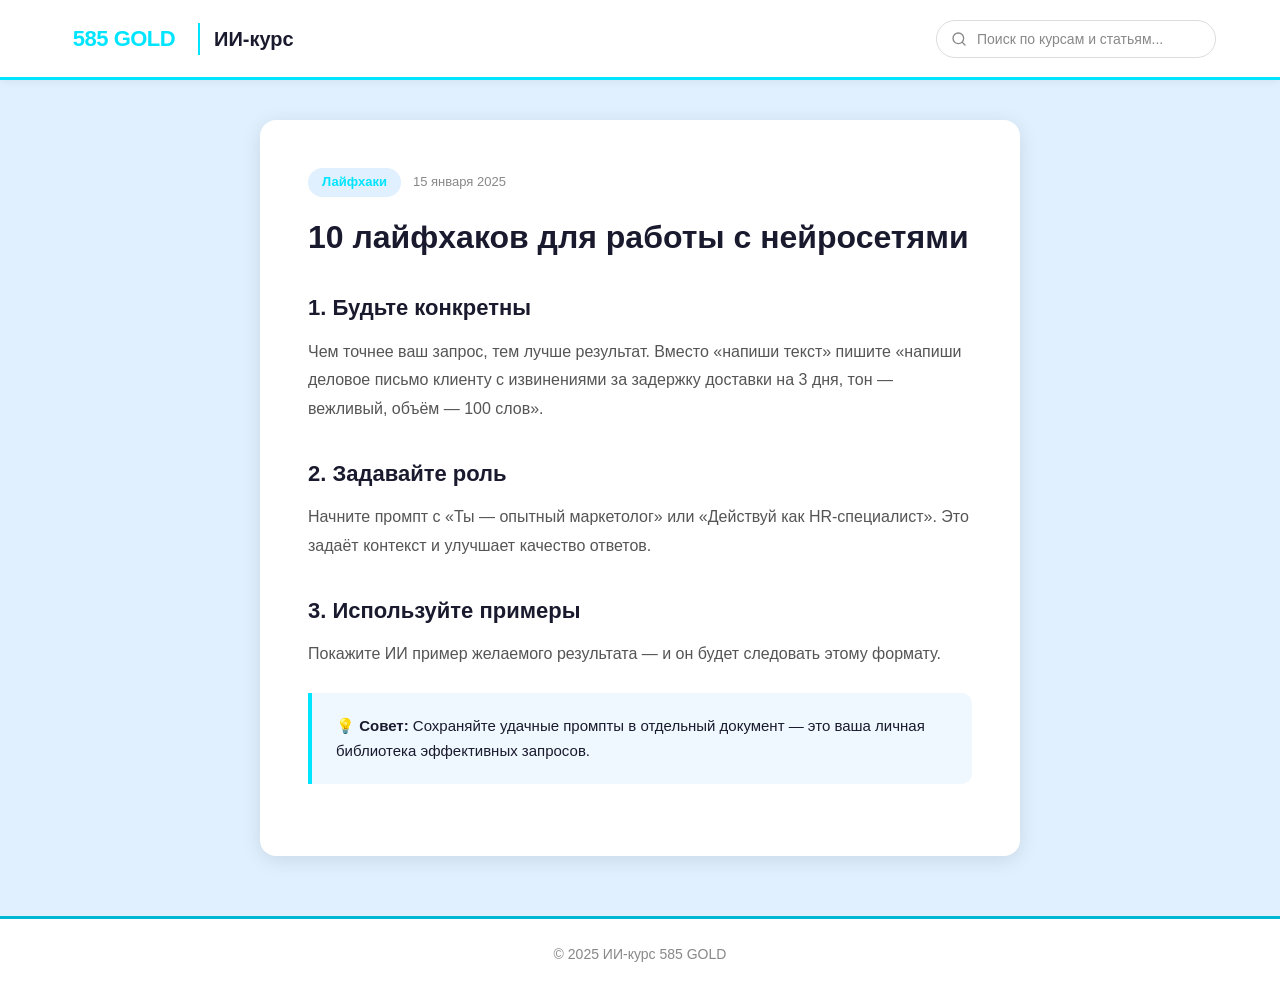
==== commit 5123f8a9: "Обновлена страница статьи" ====
--- a/articles/sample-article.html
+++ b/articles/sample-article.html
@@ -16,7 +16,9 @@
                 </div>
                 <span class="portal-title">ИИ-курс</span>
             </a>
-            <a href="../index.html" class="back-link">← Назад к курсам</a>
+            <div class="header-search">
+                <input type="text" id="searchInput" class="search-input" placeholder="Поиск по курсам и статьям...">
+            </div>
         </div>
     </header>
 
@@ -40,10 +42,6 @@
             <blockquote>
                 💡 <strong>Совет:</strong> Сохраняйте удачные промпты в отдельный документ — это ваша личная библиотека эффективных запросов.
             </blockquote>
-
-            <div class="article-cta">
-                <a href="../index.html" class="btn-primary">Перейти к курсам</a>
-            </div>
         </div>
     </main>
 
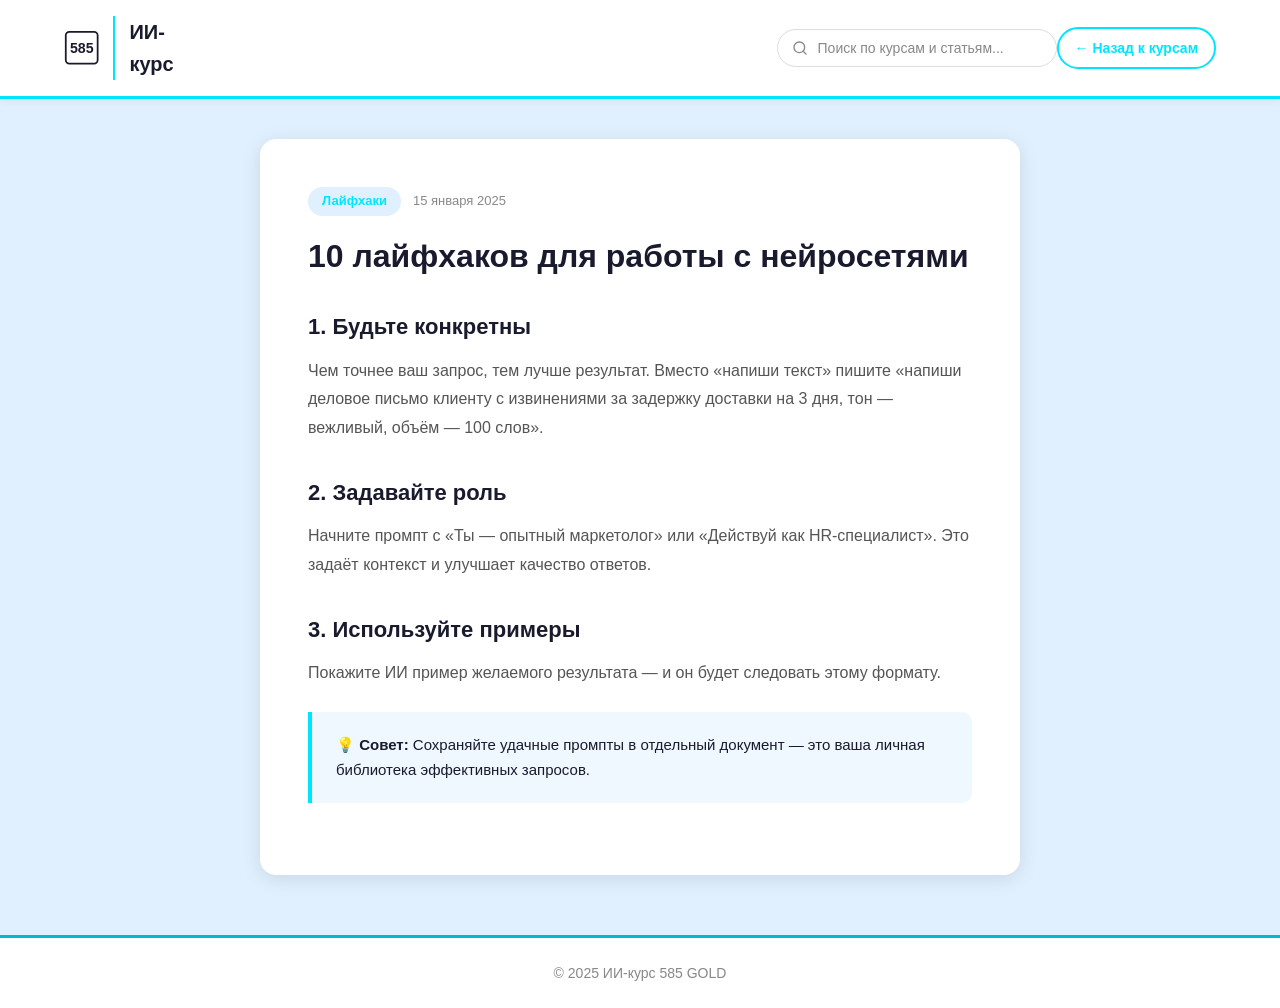
==== commit 3aca66b8: "Исправлена страница статьи" ====
--- a/articles/sample-article.html
+++ b/articles/sample-article.html
@@ -11,14 +11,16 @@
     <header class="header">
         <div class="header-inner">
             <a href="../index.html" class="logo-link">
-                <div class="logo-placeholder">
-                    <span class="logo-text-fallback">585 GOLD</span>
-                </div>
+                <svg class="logo-svg" viewBox="0 0 40 40" xmlns="http://www.w3.org/2000/svg">
+                    <rect x="2" y="2" width="36" height="36" fill="none" stroke="currentColor" stroke-width="2" rx="4"/>
+                    <text x="20" y="26" font-size="16" font-weight="bold" text-anchor="middle" fill="currentColor">585</text>
+                </svg>
                 <span class="portal-title">ИИ-курс</span>
             </a>
             <div class="header-search">
                 <input type="text" id="searchInput" class="search-input" placeholder="Поиск по курсам и статьям...">
             </div>
+            <a href="../index.html" class="back-link">← Назад к курсам</a>
         </div>
     </header>
 
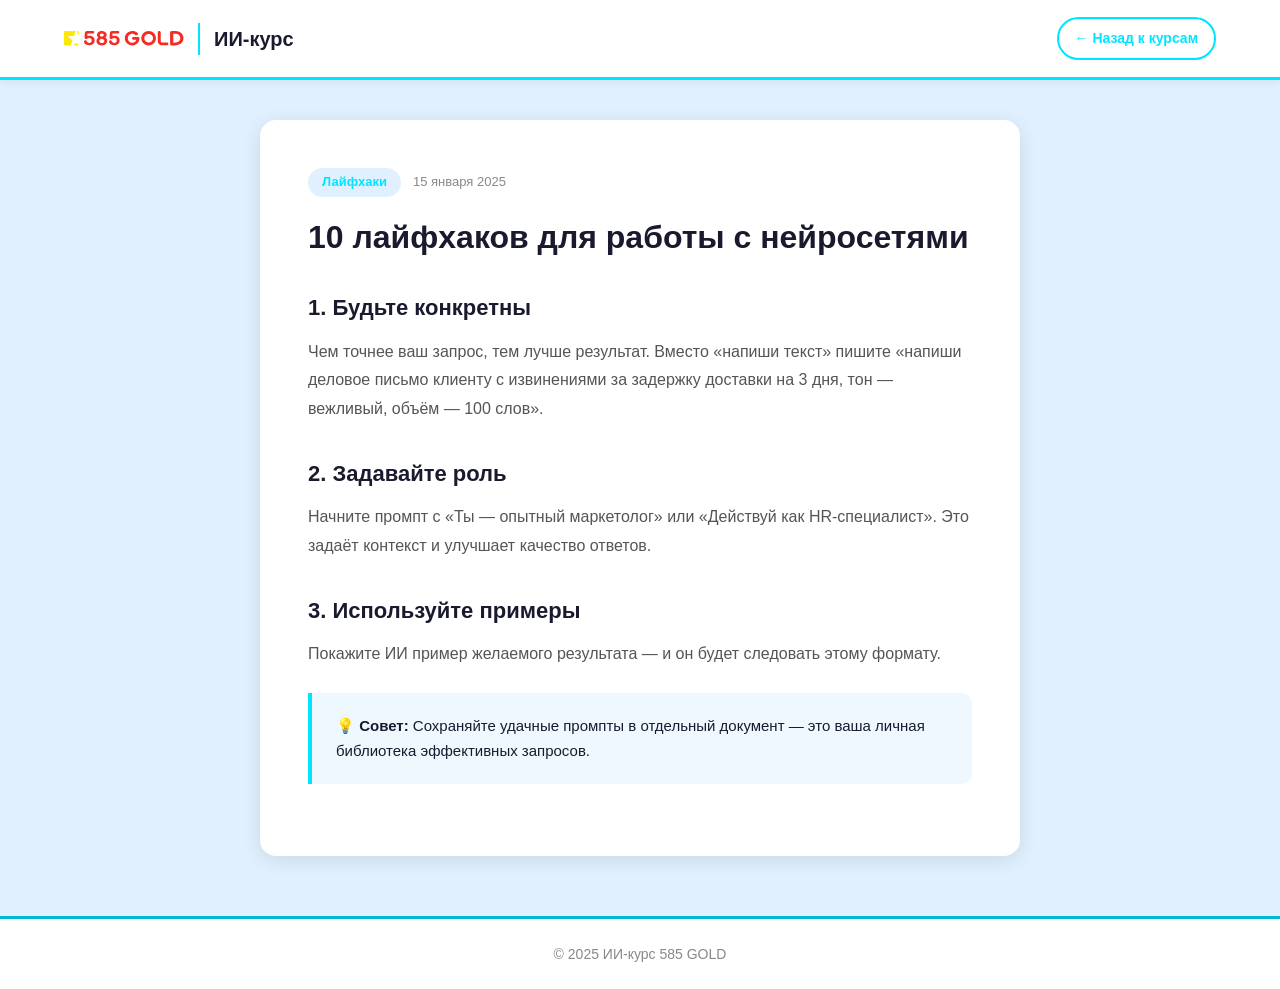
==== commit 6c201cae: "Убран поиск со страницы статьи" ====
--- a/articles/sample-article.html
+++ b/articles/sample-article.html
@@ -3,26 +3,22 @@
 <head>
     <meta charset="UTF-8">
     <meta name="viewport" content="width=device-width, initial-scale=1.0">
-    <title>10 лайфхаков для работы с ChatGPT — ИИ-курс 585 GOLD</title>
+    <title>10 лайфхаков для работы с нейросетями — ИИ-курс 585 GOLD</title>
     <link rel="stylesheet" href="../style.css">
 </head>
 <body>
 
     <header class="header">
-        <div class="header-inner">
-            <a href="../index.html" class="logo-link">
-                <svg class="logo-svg" viewBox="0 0 40 40" xmlns="http://www.w3.org/2000/svg">
-                    <rect x="2" y="2" width="36" height="36" fill="none" stroke="currentColor" stroke-width="2" rx="4"/>
-                    <text x="20" y="26" font-size="16" font-weight="bold" text-anchor="middle" fill="currentColor">585</text>
-                </svg>
-                <span class="portal-title">ИИ-курс</span>
-            </a>
-            <div class="header-search">
-                <input type="text" id="searchInput" class="search-input" placeholder="Поиск по курсам и статьям...">
+    <div class="header-inner">
+        <a href="../index.html" class="logo-link">
+            <div class="logo-placeholder">
+                <img src="../assets/logo.svg" alt="585 GOLD" class="logo-img">
             </div>
-            <a href="../index.html" class="back-link">← Назад к курсам</a>
-        </div>
-    </header>
+            <span class="portal-title">ИИ-курс</span>
+        </a>
+        <a href="../index.html" class="back-link">← Назад к курсам</a>
+    </div>
+</header>
 
     <main class="article-page">
         <div class="article-container">
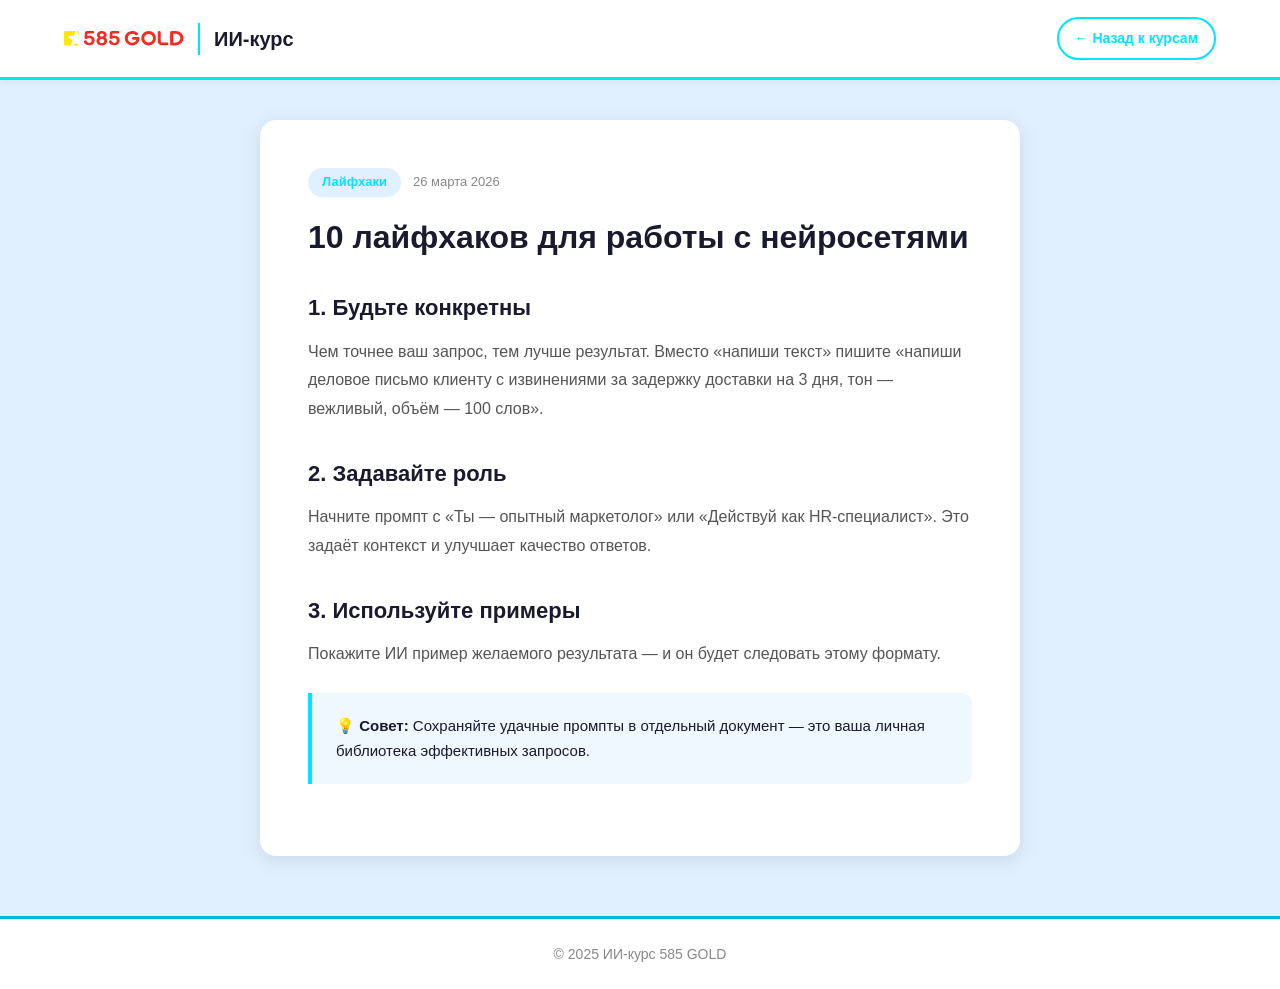
==== commit aed3028d: "Изменено название статьи" ====
--- a/articles/sample-article.html
+++ b/articles/sample-article.html
@@ -3,7 +3,7 @@
 <head>
     <meta charset="UTF-8">
     <meta name="viewport" content="width=device-width, initial-scale=1.0">
-    <title>10 лайфхаков для работы с нейросетями — ИИ-курс 585 GOLD</title>
+    <title>Лайфхаки для работы с нейросетями — ИИ-курс 585 GOLD</title>
     <link rel="stylesheet" href="../style.css">
 </head>
 <body>
@@ -24,7 +24,7 @@
         <div class="article-container">
             <div class="article-meta">
                 <span class="article-tag">Лайфхаки</span>
-                <span class="article-date">15 января 2025</span>
+                <span class="article-date">26 марта 2026</span>
             </div>
             <h1>10 лайфхаков для работы с нейросетями</h1>
 
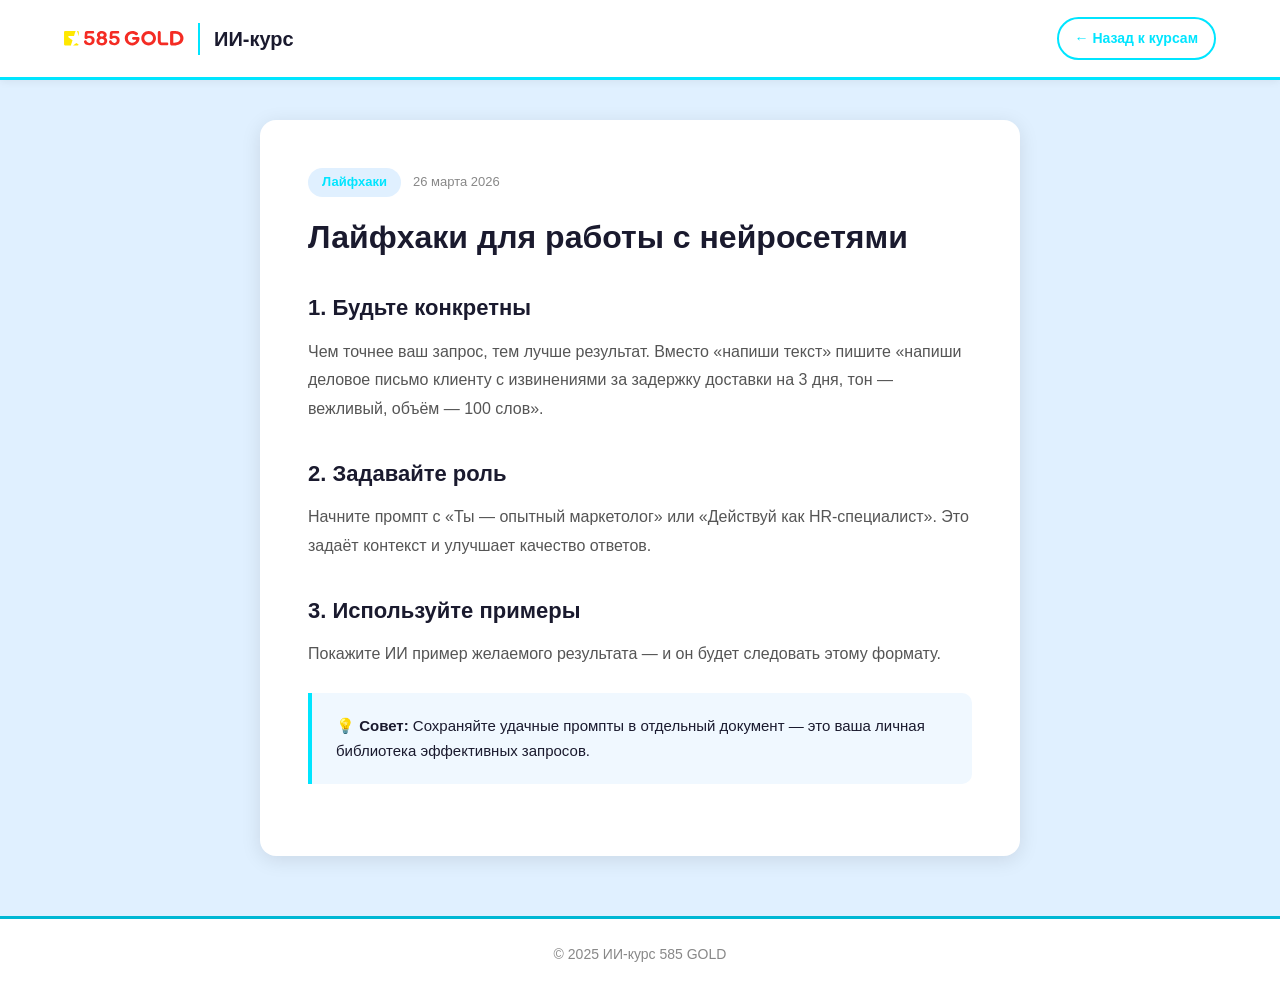
==== commit bcd19dba: "Изменено название статьи" ====
--- a/articles/sample-article.html
+++ b/articles/sample-article.html
@@ -26,7 +26,7 @@
                 <span class="article-tag">Лайфхаки</span>
                 <span class="article-date">26 марта 2026</span>
             </div>
-            <h1>10 лайфхаков для работы с нейросетями</h1>
+            <h1>Лайфхаки для работы с нейросетями</h1>
 
             <h2>1. Будьте конкретны</h2>
             <p>Чем точнее ваш запрос, тем лучше результат. Вместо «напиши текст» пишите «напиши деловое письмо клиенту с извинениями за задержку доставки на 3 дня, тон — вежливый, объём — 100 слов».</p>
